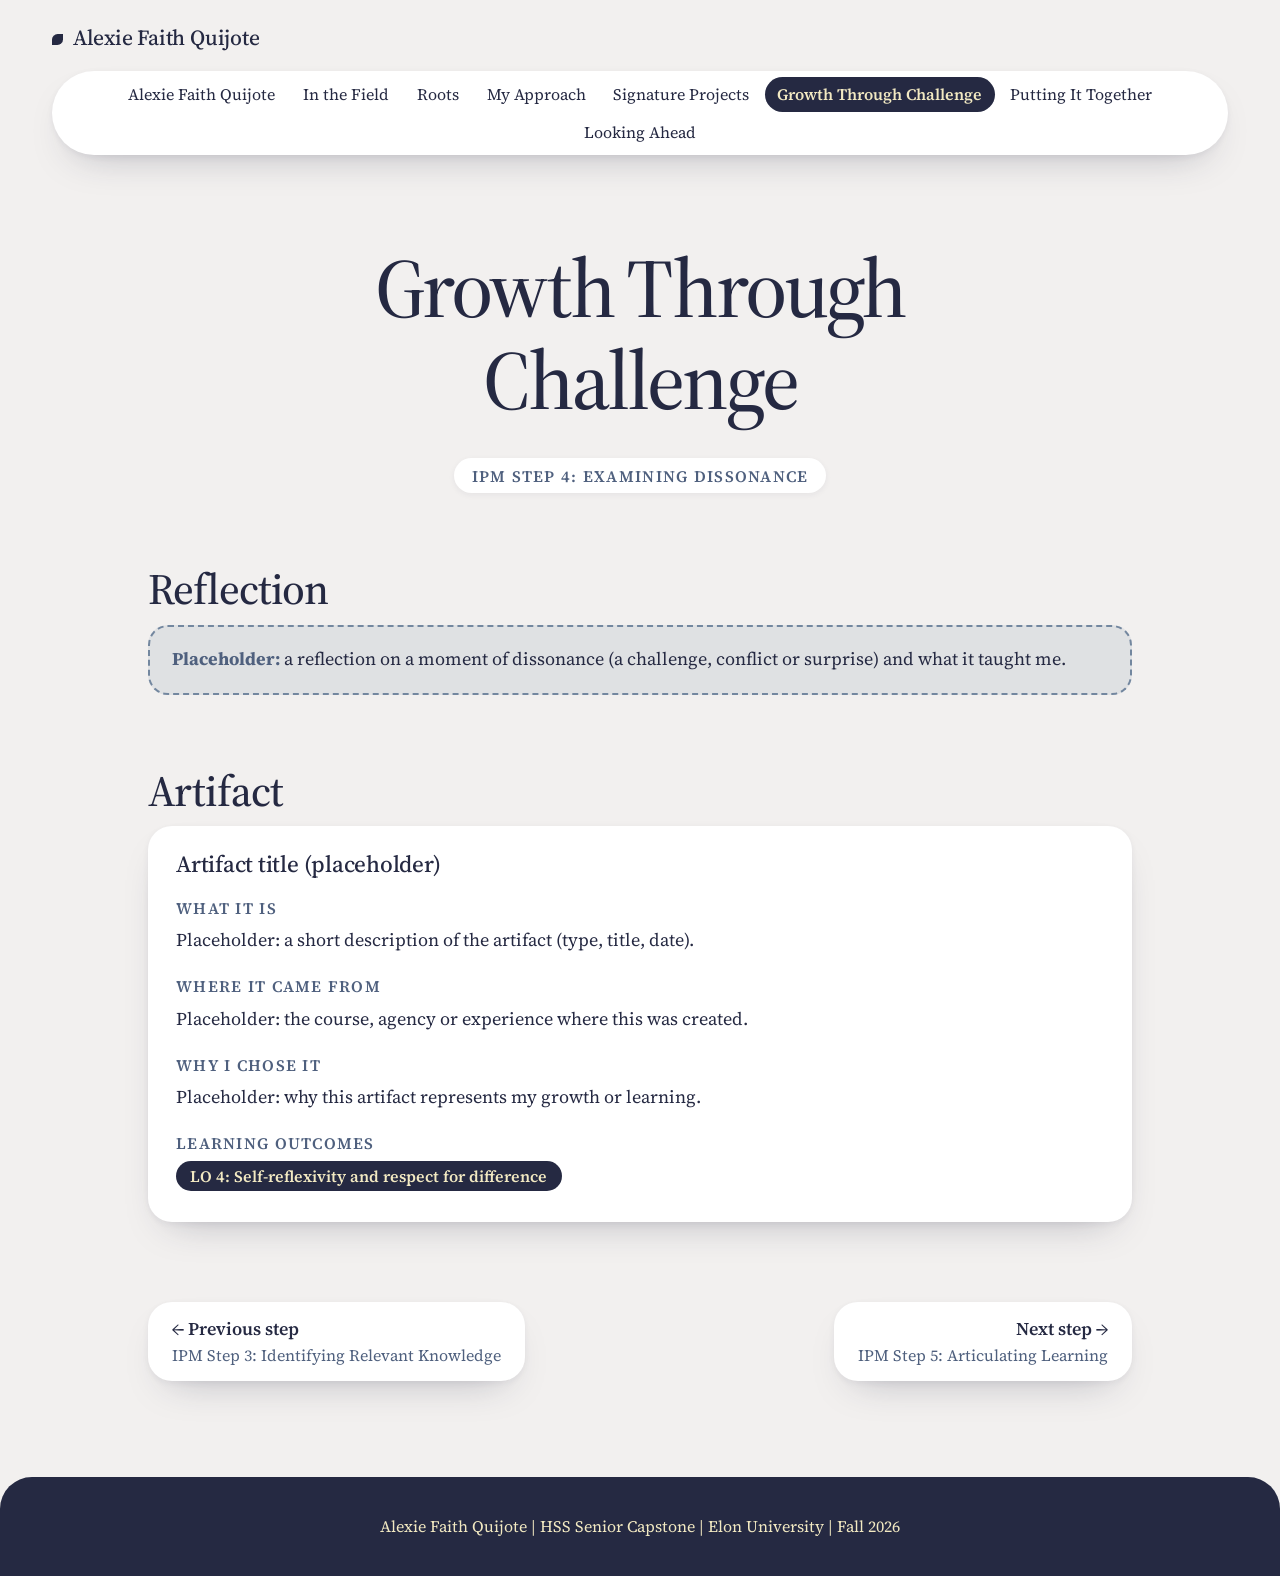
==== dissonance.html @ 91ec7f95 "Add midterm shell for HSS capstone ePortfolio Eight pages with shared nav/footer, placeholders, arti" ====
<!DOCTYPE html>
<html lang="en">
<head>
  <meta charset="utf-8">
  <meta name="viewport" content="width=device-width, initial-scale=1">
  <title>Growth Through Challenge | Alexie Faith Quijote</title>
  <meta name="description" content="Senior capstone ePortfolio for Human Service Studies, Elon University.">
  <link rel="preconnect" href="https://fonts.googleapis.com">
  <link rel="preconnect" href="https://fonts.gstatic.com" crossorigin>
  <link href="https://fonts.googleapis.com/css2?family=Source+Serif+4:ital,wght@0,400;0,500;0,600;1,400&amp;display=swap" rel="stylesheet">
  <link rel="stylesheet" href="style.css">
  <script src="script.js"></script>
</head>
<body>
  <a class="skip-link" href="#main">Skip to main content</a>
  <header class="site-header">
    <div class="header-inner">
      <a class="site-name" href="index.html">Alexie Faith Quijote</a>
      <button class="menu-toggle" type="button" aria-expanded="false" aria-controls="main-nav">Menu</button>
      <nav class="main-nav" id="main-nav" aria-label="Main">
        <ul>
        <li><a href="index.html">Alexie Faith Quijote</a></li>
        <li><a href="fieldwork.html">In the Field</a></li>
        <li><a href="gathering.html">Roots</a></li>
        <li><a href="reflecting.html">My Approach</a></li>
        <li><a href="knowledge.html">Signature Projects</a></li>
        <li><a href="dissonance.html" aria-current="page">Growth Through Challenge</a></li>
        <li><a href="learning.html">Putting It Together</a></li>
        <li><a href="plan.html">Looking Ahead</a></li>
        </ul>
      </nav>
    </div>
  </header>

  <main id="main">
  <div class="page-head">
    <h1>Growth Through Challenge</h1>
    <p class="step-label">IPM Step 4: Examining Dissonance</p>
  </div>

<section>
  <h2>Reflection</h2>
  <div class="placeholder">
  <p><strong>Placeholder:</strong> a reflection on a moment of dissonance (a challenge, conflict or surprise) and what it taught me.</p>
</div>
</section>

<section>
  <h2>Artifact</h2>
  <article class="artifact-card">
  <h3>Artifact title (placeholder)</h3>
  <dl>
    <dt>What it is</dt>
    <dd>Placeholder: a short description of the artifact (type, title, date).</dd>
    <dt>Where it came from</dt>
    <dd>Placeholder: the course, agency or experience where this was created.</dd>
    <dt>Why I chose it</dt>
    <dd>Placeholder: why this artifact represents my growth or learning.</dd>
    <dt>Learning outcomes</dt>
    <dd><span class="lo-tag">LO 4: Self-reflexivity and respect for difference</span></dd>
  </dl>
</article>
</section>

<nav class="step-nav" aria-label="Previous and next step">
  <a class="prev" href="knowledge.html">&larr; Previous step<br><small>IPM Step 3: Identifying Relevant Knowledge</small></a>
  <a class="next" href="learning.html">Next step &rarr;<br><small>IPM Step 5: Articulating Learning</small></a>
</nav>
  </main>

  <footer class="site-footer">
    <p>Alexie Faith Quijote | HSS Senior Capstone | Elon University | Fall 2026</p>
  </footer>
</body>
</html>
---- style.css ----
/* Alexie Faith Quijote | HSS Senior Capstone ePortfolio
   One shared stylesheet. Palette: navy #252942, cream #F2E9C2, sky #73879F,
   slate #4F607E, paper #F2F0EF. Sky is for borders/decoration only (low text contrast).
   Look: quiet editorial. Big soft serif headlines, lots of air, floating white cards. */

:root {
  --navy: #252942;
  --cream: #F2E9C2;
  --sky: #73879F;
  --slate: #4F607E;
  --paper: #F2F0EF;
  --white: #FFFFFF;
  --muted: rgba(115, 135, 159, 0.14);
  --shadow: 0 18px 40px -22px rgba(37, 41, 66, 0.35), 0 2px 6px rgba(37, 41, 66, 0.06);
  --heading-font: "Source Serif 4", Georgia, "Times New Roman", serif;
  --sub-font: "Source Serif 4", Georgia, "Times New Roman", serif;
  --body-font: "Source Serif 4", Georgia, "Times New Roman", serif;
  --max: 64rem;
  --wide: 76rem;
}

*, *::before, *::after { box-sizing: border-box; }

html { font-size: 100%; -webkit-text-size-adjust: 100%; }

body {
  margin: 0;
  background: var(--paper);
  color: var(--navy);
  font-family: var(--body-font);
  font-size: 1.125rem; /* 18px */
  line-height: 1.7;
  min-height: 100vh;
  display: flex;
  flex-direction: column;
}

h1, h2, h3 {
  font-family: var(--heading-font);
  font-weight: 500;
  line-height: 1.1;
  letter-spacing: -0.02em;
  color: var(--navy);
  margin: 0 0 0.75rem;
}
h1 { font-size: clamp(2.6rem, 8vw, 5.2rem); letter-spacing: -0.035em; }
h2 { font-size: clamp(1.9rem, 4.5vw, 2.7rem); margin-top: 4.5rem; }
h3 { font-size: 1.45rem; letter-spacing: -0.01em; }
p { margin: 0 0 1rem; }
a { color: var(--slate); text-underline-offset: 0.2em; }
a:hover { color: var(--navy); }

/* Keyboard focus */
:focus-visible {
  outline: 3px solid var(--navy);
  outline-offset: 3px;
  border-radius: 6px;
}
.site-footer :focus-visible { outline-color: var(--cream); }

.skip-link {
  position: absolute;
  left: 1rem;
  top: -4rem;
  background: var(--navy);
  color: var(--cream);
  padding: 0.6rem 1rem;
  border-radius: 999px;
  z-index: 100;
  font-weight: 600;
}
.skip-link:focus { top: 0.75rem; }

/* ---------- Header & nav ---------- */
.site-header { background: var(--paper); }
.header-inner {
  max-width: var(--wide);
  margin: 0 auto;
  padding: 1.25rem 1.25rem 0.5rem;
  display: flex;
  flex-wrap: wrap;
  align-items: center;
  justify-content: space-between;
  gap: 0.9rem;
}
.site-name {
  font-family: var(--heading-font);
  font-size: 1.35rem;
  font-weight: 500;
  letter-spacing: -0.01em;
  color: var(--navy);
  text-decoration: none;
}
.site-name::before {
  content: "";
  display: inline-block;
  width: 0.7rem;
  height: 0.7rem;
  margin-right: 0.6rem;
  background: var(--navy);
  border-radius: 50% 0 50% 0;
}
.site-name:hover { color: var(--slate); }

.menu-toggle { display: none; }

.main-nav { flex-basis: 100%; display: flex; justify-content: center; }
.main-nav ul {
  list-style: none;
  margin: 0;
  padding: 0.35rem;
  display: flex;
  flex-wrap: wrap;
  justify-content: center;
  gap: 0.15rem;
  background: var(--white);
  border-radius: 999px;
  box-shadow: var(--shadow);
}
.main-nav a {
  display: block;
  padding: 0.4rem 0.8rem;
  color: var(--navy);
  text-decoration: none;
  font-size: 1rem;
  line-height: 1.4;
  border-radius: 999px;
}
.main-nav a:hover { background: var(--muted); }
.main-nav a[aria-current="page"] {
  background: var(--navy);
  color: var(--cream);
  font-weight: 600;
}

/* Collapse nav behind a Menu button (only when JS is available to open it) */
@media (max-width: 75rem) {
  .main-nav ul { border-radius: 22px; }
  .js .header-inner { flex-wrap: wrap; }
  .js .menu-toggle {
    display: inline-block;
    background: var(--white);
    color: var(--navy);
    border: 0;
    border-radius: 999px;
    box-shadow: var(--shadow);
    padding: 0.5rem 1.2rem;
    font: inherit;
    font-size: 1rem;
    font-weight: 600;
    cursor: pointer;
  }
  .js .main-nav { display: none; }
  .js .main-nav.nav-open { display: block; }
  .js .main-nav ul { flex-direction: column; flex-wrap: nowrap; padding: 0.5rem; }
  .js .main-nav a { border-radius: 14px; padding: 0.7rem 1rem; }
}

/* ---------- Layout ---------- */
main {
  flex: 1;
  width: 100%;
  max-width: var(--max);
  margin: 0 auto;
  padding: 2.5rem 1.25rem 4rem;
}
.page-head {
  text-align: center;
  max-width: 50rem;
  margin: 2.5rem auto 3rem;
}
.step-label {
  display: inline-block;
  font-family: var(--sub-font);
  font-size: 1rem;
  font-weight: 600;
  letter-spacing: 0.08em;
  text-transform: uppercase;
  color: var(--slate);
  background: var(--white);
  border-radius: 999px;
  box-shadow: var(--shadow);
  padding: 0.35rem 1.1rem;
  margin: 1.25rem 0 0;
  line-height: 1.5;
}

.site-footer {
  background: var(--navy);
  color: var(--cream);
  text-align: center;
  padding: 2.25rem 1.25rem;
  font-size: 1rem;
  border-radius: 32px 32px 0 0;
  margin-top: 2rem;
}
.site-footer p { margin: 0; }

/* ---------- Reusable pieces ---------- */

/* Placeholder box */
.placeholder {
  border: 2px dashed var(--sky);
  background: var(--muted);
  border-radius: 20px;
  padding: 1.1rem 1.4rem;
  margin: 0 0 1.25rem;
}
.placeholder p:last-child { margin-bottom: 0; }
.placeholder strong { color: var(--slate); }

/* Learning outcome tag */
.lo-tag {
  display: inline-block;
  background: var(--navy);
  color: var(--cream);
  border-radius: 999px;
  padding: 0.2rem 0.9rem;
  font-size: 1rem;
  font-weight: 600;
  line-height: 1.5;
}

/* Artifact card */
.artifact-card {
  background: var(--white);
  border-radius: 24px;
  box-shadow: var(--shadow);
  padding: 1.6rem 1.75rem 1.9rem;
  margin: 0 0 1.5rem;
}
.artifact-card h3 { margin-bottom: 0.6rem; }
.artifact-card dl { margin: 0; }
.artifact-card dt {
  font-family: var(--sub-font);
  font-size: 1rem;
  font-weight: 600;
  letter-spacing: 0.08em;
  text-transform: uppercase;
  color: var(--slate);
  margin-top: 1.1rem;
}
.artifact-card dd { margin: 0.2rem 0 0; }

/* Early vs. late side-by-side pair */
.pair {
  display: grid;
  grid-template-columns: 1fr;
  gap: 1.5rem;
}
.pair .artifact-card { margin-bottom: 0; }
.pair-label {
  font-family: var(--heading-font);
  font-size: 1.3rem;
  margin: 0 0 0.6rem;
  color: var(--slate);
}
@media (min-width: 48rem) {
  .pair { grid-template-columns: 1fr 1fr; }
}

/* ---------- Buttons ---------- */
.btn {
  display: inline-block;
  background: var(--navy);
  color: var(--cream);
  padding: 0.8rem 1.7rem;
  border-radius: 999px;
  text-decoration: none;
  font-weight: 600;
  box-shadow: var(--shadow);
}
.btn:hover { background: var(--slate); color: var(--white); }

/* ---------- Previous / next ---------- */
.step-nav {
  display: flex;
  flex-wrap: wrap;
  justify-content: space-between;
  gap: 1rem;
  margin-top: 5rem;
}
.step-nav a {
  display: inline-block;
  padding: 0.9rem 1.5rem;
  background: var(--white);
  border-radius: 24px;
  box-shadow: var(--shadow);
  color: var(--navy);
  text-decoration: none;
  font-weight: 600;
  line-height: 1.4;
}
.step-nav a small { font-weight: 400; font-size: 1rem; color: var(--slate); }
.step-nav a:hover { background: var(--navy); color: var(--cream); }
.step-nav a:hover small { color: var(--cream); }
.step-nav .next { margin-left: auto; text-align: right; }

/* ---------- Timeline (gathering.html) ---------- */
.timeline {
  list-style: none;
  margin: 0 0 1.5rem;
  padding: 0 0 0 2.4rem;
  position: relative;
}
.timeline::before {
  content: "";
  position: absolute;
  left: 0.55rem;
  top: 0.6rem;
  bottom: 0.6rem;
  width: 3px;
  background: var(--sky);
  border-radius: 2px;
}
.timeline li { position: relative; margin-bottom: 1.5rem; }
.timeline li::before {
  content: "";
  position: absolute;
  left: -2.3rem;
  top: 0.35rem;
  width: 1.2rem;
  height: 1.2rem;
  background: var(--paper);
  border: 4px solid var(--navy);
  border-radius: 50%;
}
.timeline h3 { margin-bottom: 0.3rem; }

/* ---------- Table (fieldwork.html) ---------- */
.table-scroll {
  overflow-x: auto;
  background: var(--white);
  border-radius: 24px;
  box-shadow: var(--shadow);
  margin-bottom: 1.5rem;
}
.table-scroll table {
  width: 100%;
  min-width: 52rem;
  border-collapse: collapse;
}
.table-scroll caption {
  text-align: left;
  padding: 1rem 1.25rem;
  font-weight: 600;
  color: var(--slate);
}
.table-scroll th,
.table-scroll td {
  border-top: 1px solid rgba(115, 135, 159, 0.45);
  padding: 0.8rem 1rem;
  text-align: left;
  vertical-align: top;
}
.table-scroll thead th {
  background: var(--navy);
  color: var(--cream);
  border-top: 0;
  font-weight: 600;
}
.table-scroll tbody td { height: 3.75rem; }
.table-scroll tfoot th,
.table-scroll tfoot td { background: var(--muted); }
.scroll-hint { font-size: 1rem; color: var(--slate); margin: 0 0 0.75rem; }

/* ---------- Home page ---------- */
.hero {
  display: grid;
  grid-template-columns: 1fr;
  justify-items: center;
  text-align: center;
  gap: 1.5rem;
  max-width: 46rem;
  margin: 1rem auto 0;
}
.hero .step-label { margin-top: 1rem; }
.photo-placeholder {
  width: 11rem;
  height: 11rem;
  border-radius: 50%;
  border: 3px dashed var(--sky);
  background: var(--muted);
  display: flex;
  align-items: center;
  justify-content: center;
  text-align: center;
  padding: 1rem;
  font-size: 1rem;
  color: var(--slate);
  font-weight: 600;
}
.hero .placeholder { text-align: left; margin-top: 1.75rem; }

.sitemap { display: grid; gap: 2rem; align-items: center; }
@media (min-width: 48rem) {
  .sitemap { grid-template-columns: 1fr 14rem; }
}
.cycle {
  position: relative;
  width: 100%;
  max-width: 34rem;
  aspect-ratio: 1 / 1;
  margin: 0 auto;
}
.cycle-ring {
  position: absolute;
  inset: 0;
  width: 100%;
  height: 100%;
}
.cycle-center {
  position: absolute;
  left: 50%;
  top: 50%;
  transform: translate(-50%, -50%);
  text-align: center;
  font-family: var(--heading-font);
  font-size: 1.3rem;
  color: var(--slate);
  line-height: 1.3;
}
.cycle-node {
  position: absolute;
  width: 31%;
  min-height: 19%;
  transform: translate(-50%, -50%);
  display: flex;
  flex-direction: column;
  align-items: center;
  justify-content: center;
  text-align: center;
  background: var(--white);
  color: var(--navy);
  text-decoration: none;
  border-radius: 20px;
  box-shadow: var(--shadow);
  padding: 0.35rem 0.5rem;
  font-size: 1rem;
  line-height: 1.25;
}
.cycle-node b {
  font-size: 1rem;
  letter-spacing: 0.08em;
  text-transform: uppercase;
  color: var(--slate);
}
.cycle-node:hover { background: var(--navy); color: var(--cream); }
.cycle-node:hover b { color: var(--cream); }
.n1 { left: 50%; top: 12%; }
.n2 { left: 83%; top: 31%; }
.n3 { left: 83%; top: 69%; }
.n4 { left: 50%; top: 88%; }
.n5 { left: 17%; top: 69%; }
.n6 { left: 17%; top: 31%; }

.fieldwork-node {
  display: block;
  background: var(--cream);
  color: var(--navy);
  border-radius: 24px;
  box-shadow: var(--shadow);
  padding: 1.25rem;
  text-decoration: none;
  text-align: center;
  font-family: var(--heading-font);
  font-size: 1.35rem;
  line-height: 1.2;
}
.fieldwork-node span {
  display: block;
  font-family: var(--body-font);
  font-size: 1rem;
  margin-top: 0.5rem;
  line-height: 1.4;
}
.fieldwork-node:hover { background: var(--navy); color: var(--cream); }

@media (prefers-reduced-motion: reduce) {
  * { scroll-behavior: auto !important; transition: none !important; animation: none !important; }
}
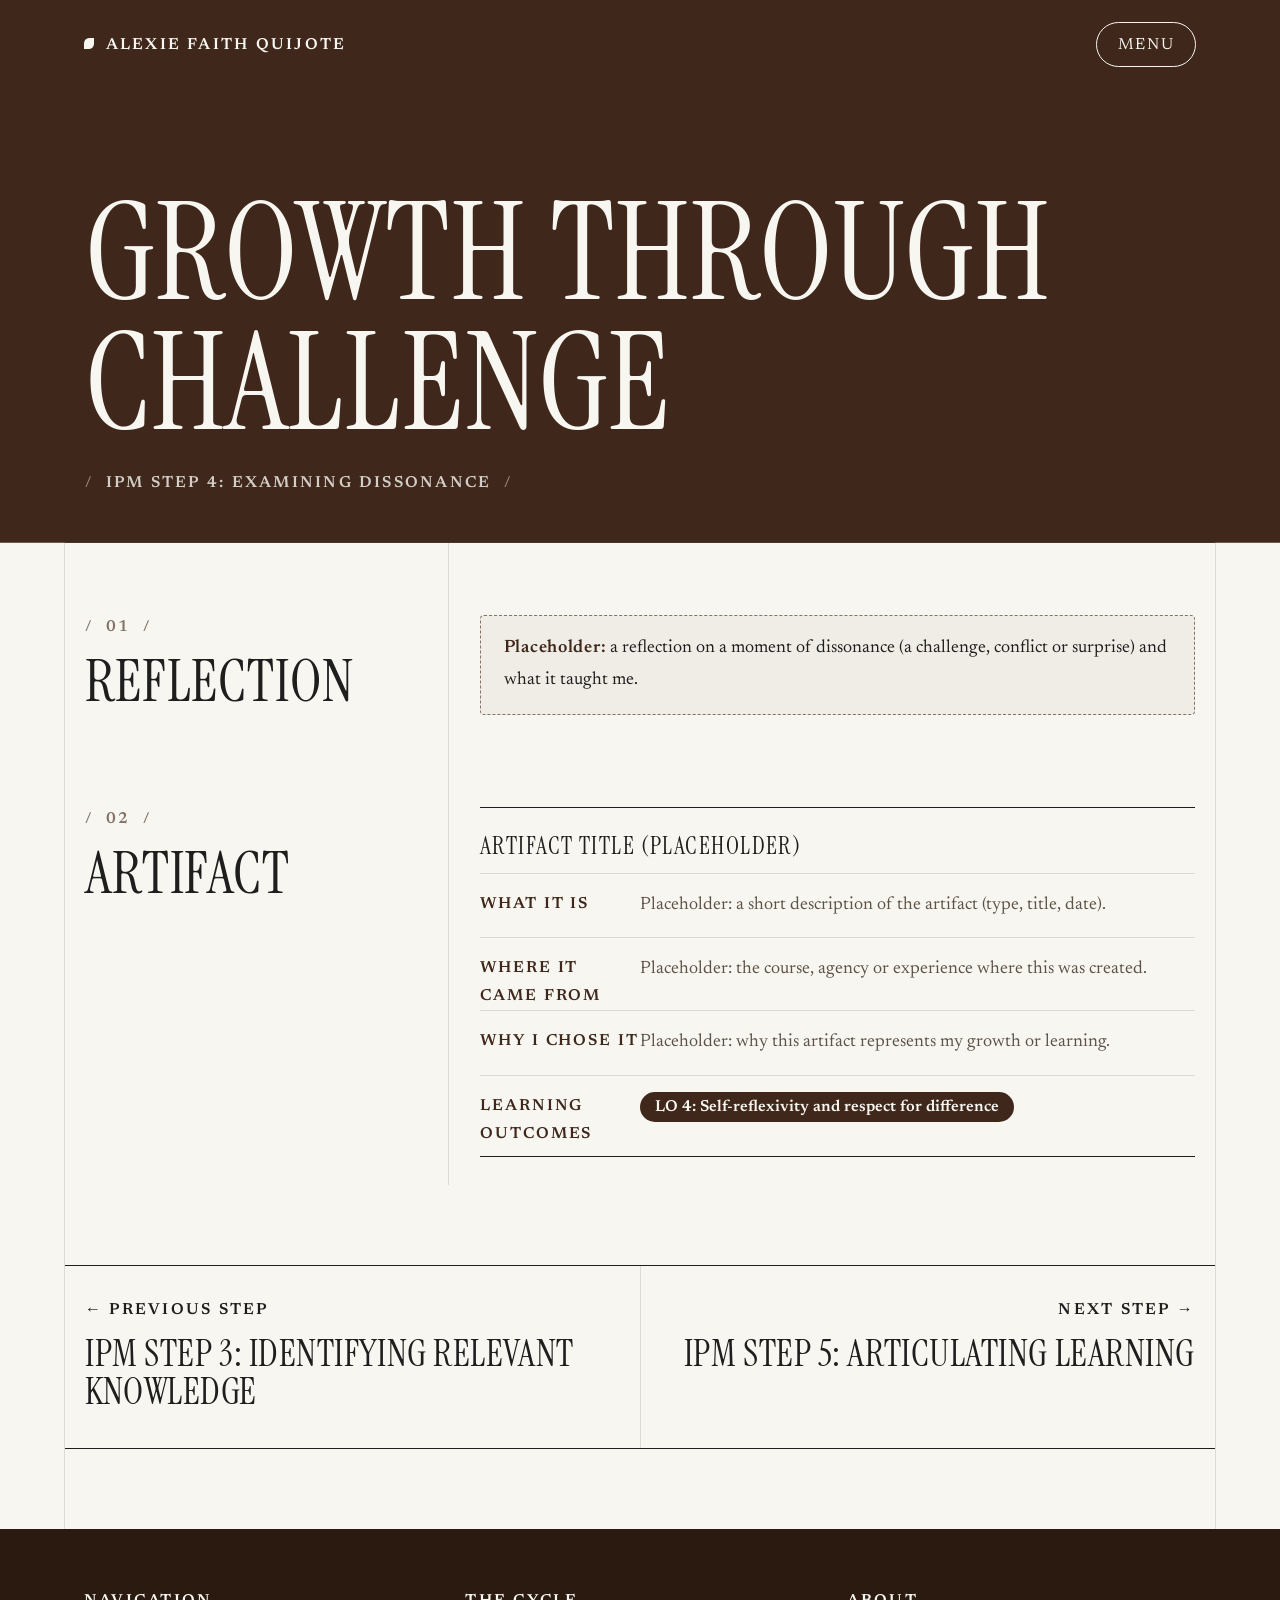
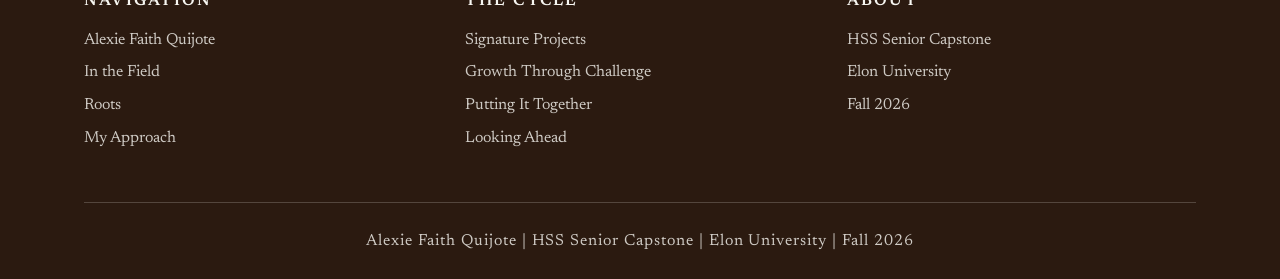
==== commit be0123bd: "Redesign: warm editorial layout, new fonts and color scheme Dark wood title band, hairline three-col" ====
--- a/dissonance.html
+++ b/dissonance.html
@@ -7,7 +7,7 @@
   <meta name="description" content="Senior capstone ePortfolio for Human Service Studies, Elon University.">
   <link rel="preconnect" href="https://fonts.googleapis.com">
   <link rel="preconnect" href="https://fonts.gstatic.com" crossorigin>
-  <link href="https://fonts.googleapis.com/css2?family=Source+Serif+4:ital,wght@0,400;0,500;0,600;1,400&amp;display=swap" rel="stylesheet">
+  <link href="https://fonts.googleapis.com/css2?family=Instrument+Serif&amp;family=Newsreader:ital,opsz,wght@0,6..72,400;0,6..72,600;1,6..72,400&amp;display=swap" rel="stylesheet">
   <link rel="stylesheet" href="style.css">
   <script src="script.js"></script>
 </head>
@@ -69,7 +69,37 @@
   </main>
 
   <footer class="site-footer">
-    <p>Alexie Faith Quijote | HSS Senior Capstone | Elon University | Fall 2026</p>
+    <div class="footer-inner">
+      <div class="footer-cols">
+        <nav aria-label="Footer: portfolio pages">
+          <h2>Navigation</h2>
+          <ul>
+          <li><a href="index.html">Alexie Faith Quijote</a></li>
+          <li><a href="fieldwork.html">In the Field</a></li>
+          <li><a href="gathering.html">Roots</a></li>
+          <li><a href="reflecting.html">My Approach</a></li>
+          </ul>
+        </nav>
+        <nav aria-label="Footer: more pages">
+          <h2>The cycle</h2>
+          <ul>
+          <li><a href="knowledge.html">Signature Projects</a></li>
+          <li><a href="dissonance.html">Growth Through Challenge</a></li>
+          <li><a href="learning.html">Putting It Together</a></li>
+          <li><a href="plan.html">Looking Ahead</a></li>
+          </ul>
+        </nav>
+        <div>
+          <h2>About</h2>
+          <ul>
+            <li>HSS Senior Capstone</li>
+            <li>Elon University</li>
+            <li>Fall 2026</li>
+          </ul>
+        </div>
+      </div>
+      <p class="footer-line">Alexie Faith Quijote | HSS Senior Capstone | Elon University | Fall 2026</p>
+    </div>
   </footer>
 </body>
 </html>
--- a/style.css
+++ b/style.css
@@ -1,35 +1,46 @@
 /* Alexie Faith Quijote | HSS Senior Capstone ePortfolio
-   One shared stylesheet. Palette: navy #252942, cream #F2E9C2, sky #73879F,
-   slate #4F607E, paper #F2F0EF. Sky is for borders/decoration only (low text contrast).
-   Look: quiet editorial. Big soft serif headlines, lots of air, floating white cards. */
+   One shared stylesheet.
+   Design reference: the user's "Kanso" luxury editorial shot.
+   Palette (sampled from it): warm off-white #F7F6F1, ink #1E1E1E, deep wood #3F281B,
+   taupe #847366, stone #A29384, hairlines #DDDAD2. Stone/taupe are decoration only;
+   text uses ink, wood or --muted.
+   Layout language: dark wood top band with a huge left-aligned title, a three-column
+   hairline grid (heading in the left column, content in the right two), "/ LABEL /"
+   captions, hairline key/value rows, thin outlined buttons, dark footer with link
+   columns. Motion is CSS-only (no JavaScript for animation). */
 
 :root {
-  --navy: #252942;
-  --cream: #F2E9C2;
-  --sky: #73879F;
-  --slate: #4F607E;
-  --paper: #F2F0EF;
-  --white: #FFFFFF;
-  --muted: rgba(115, 135, 159, 0.14);
-  --shadow: 0 18px 40px -22px rgba(37, 41, 66, 0.35), 0 2px 6px rgba(37, 41, 66, 0.06);
-  --heading-font: "Source Serif 4", Georgia, "Times New Roman", serif;
-  --sub-font: "Source Serif 4", Georgia, "Times New Roman", serif;
-  --body-font: "Source Serif 4", Georgia, "Times New Roman", serif;
-  --max: 64rem;
-  --wide: 76rem;
+  --paper: #F7F6F1;
+  --paper-2: #EFEDE5;       /* placeholders, hovers */
+  --paper-3: #FCFBF8;       /* menu panel, table */
+  --ink: #1E1E1E;
+  --wood: #3F281B;
+  --wood-deep: #2B1A10;
+  --taupe: #847366;
+  --stone: #A29384;
+  --line: #DDDAD2;
+  --muted: #5E5247;         /* ~7:1 on paper */
+  --on-dark: #F7F6F1;
+  --on-dark-muted: rgba(247, 246, 241, 0.8);
+  --font: "Newsreader", Georgia, "Times New Roman", serif;
+  --heading-font: "Instrument Serif", Georgia, "Times New Roman", serif;
+  --ease: cubic-bezier(0.2, 0.7, 0.2, 1);
+  --max: 72rem;
+  --pad: 1.25rem;
 }
 
 *, *::before, *::after { box-sizing: border-box; }
 
-html { font-size: 100%; -webkit-text-size-adjust: 100%; }
+html { font-size: 100%; -webkit-text-size-adjust: 100%; scroll-behavior: smooth; background: var(--wood-deep); }
 
 body {
   margin: 0;
   background: var(--paper);
-  color: var(--navy);
-  font-family: var(--body-font);
+  color: var(--ink);
+  font-family: var(--font);
   font-size: 1.125rem; /* 18px */
-  line-height: 1.7;
+  font-weight: 400;
+  line-height: 1.75;
   min-height: 100vh;
   display: flex;
   flex-direction: column;
@@ -37,46 +48,69 @@
 
 h1, h2, h3 {
   font-family: var(--heading-font);
-  font-weight: 500;
-  line-height: 1.1;
-  letter-spacing: -0.02em;
-  color: var(--navy);
-  margin: 0 0 0.75rem;
-}
-h1 { font-size: clamp(2.6rem, 8vw, 5.2rem); letter-spacing: -0.035em; }
-h2 { font-size: clamp(1.9rem, 4.5vw, 2.7rem); margin-top: 4.5rem; }
-h3 { font-size: 1.45rem; letter-spacing: -0.01em; }
+  font-weight: 400;
+  text-transform: uppercase;
+  color: var(--ink);
+  line-height: 1.05;
+  letter-spacing: 0.015em;
+  margin: 0 0 0.9rem;
+  overflow-wrap: anywhere;
+}
+h1 { font-size: clamp(3.2rem, 11vw, 8.5rem); letter-spacing: 0.01em; line-height: 0.95; }
+h2 { font-size: clamp(2.2rem, 5vw, 3.6rem); line-height: 1; }
+h3 { font-size: 1.5rem; letter-spacing: 0.06em; line-height: 1.2; }
 p { margin: 0 0 1rem; }
-a { color: var(--slate); text-underline-offset: 0.2em; }
-a:hover { color: var(--navy); }
+a { color: var(--ink); text-underline-offset: 0.2em; text-decoration-thickness: 1px; }
+a:hover { color: var(--wood); text-decoration-thickness: 2px; }
+strong { font-weight: 600; }
+
+/* "/ LABEL /" caption style, shared */
+.step-label,
+.pair-label,
+main > section:not(.hero) > h2::before {
+  font-family: var(--font);
+  font-size: 1rem;
+  font-weight: 600;
+  letter-spacing: 0.14em;
+  text-transform: uppercase;
+  line-height: 1.5;
+}
 
 /* Keyboard focus */
 :focus-visible {
-  outline: 3px solid var(--navy);
+  outline: 3px solid var(--wood);
   outline-offset: 3px;
-  border-radius: 6px;
-}
-.site-footer :focus-visible { outline-color: var(--cream); }
+  border-radius: 4px;
+}
+.site-header :focus-visible,
+.site-footer :focus-visible,
+.page-head :focus-visible,
+.hero :focus-visible { outline-color: var(--on-dark); }
 
 .skip-link {
   position: absolute;
   left: 1rem;
   top: -4rem;
-  background: var(--navy);
-  color: var(--cream);
+  background: var(--ink);
+  color: var(--paper);
   padding: 0.6rem 1rem;
-  border-radius: 999px;
-  z-index: 100;
+  z-index: 200;
   font-weight: 600;
 }
 .skip-link:focus { top: 0.75rem; }
 
-/* ---------- Header & nav ---------- */
-.site-header { background: var(--paper); }
+/* ---------- Header & nav (sits on the dark top band) ---------- */
+.site-header {
+  position: relative;
+  z-index: 50;
+  background: var(--wood);
+  color: var(--on-dark);
+}
 .header-inner {
-  max-width: var(--wide);
+  position: relative;
+  max-width: var(--max);
   margin: 0 auto;
-  padding: 1.25rem 1.25rem 0.5rem;
+  padding: 1.4rem var(--pad) 0.5rem;
   display: flex;
   flex-wrap: wrap;
   align-items: center;
@@ -84,163 +118,278 @@
   gap: 0.9rem;
 }
 .site-name {
-  font-family: var(--heading-font);
-  font-size: 1.35rem;
-  font-weight: 500;
-  letter-spacing: -0.01em;
-  color: var(--navy);
+  font-size: 1rem;
+  font-weight: 600;
+  letter-spacing: 0.14em;
+  text-transform: uppercase;
+  color: var(--on-dark);
   text-decoration: none;
 }
 .site-name::before {
   content: "";
   display: inline-block;
-  width: 0.7rem;
-  height: 0.7rem;
-  margin-right: 0.6rem;
-  background: var(--navy);
+  width: 0.65rem;
+  height: 0.65rem;
+  margin-right: 0.7rem;
+  background: var(--on-dark);
   border-radius: 50% 0 50% 0;
 }
-.site-name:hover { color: var(--slate); }
+.site-name:hover { color: #fff; text-decoration: none; }
+@media (max-width: 30rem) {
+  .site-name { letter-spacing: 0.06em; }
+  .site-name::before { margin-right: 0.5rem; }
+}
 
 .menu-toggle { display: none; }
 
-.main-nav { flex-basis: 100%; display: flex; justify-content: center; }
+/* Without JavaScript: a plain row of links that wraps */
+.main-nav { flex-basis: 100%; }
 .main-nav ul {
   list-style: none;
   margin: 0;
-  padding: 0.35rem;
+  padding: 0;
   display: flex;
   flex-wrap: wrap;
-  justify-content: center;
-  gap: 0.15rem;
-  background: var(--white);
-  border-radius: 999px;
-  box-shadow: var(--shadow);
+  gap: 0.25rem 1.4rem;
 }
 .main-nav a {
   display: block;
-  padding: 0.4rem 0.8rem;
-  color: var(--navy);
+  padding: 0.35rem 0;
+  color: var(--on-dark);
   text-decoration: none;
   font-size: 1rem;
   line-height: 1.4;
+}
+.main-nav a:hover { color: #fff; text-decoration: underline; }
+.main-nav a[aria-current="page"] { font-weight: 600; text-decoration: underline; }
+
+/* With JavaScript: a Menu button opens a dropdown panel (all screen sizes) */
+.js .menu-toggle {
+  display: inline-block;
+  background: transparent;
+  color: var(--on-dark);
+  border: 1px solid var(--on-dark);
   border-radius: 999px;
-}
-.main-nav a:hover { background: var(--muted); }
-.main-nav a[aria-current="page"] {
-  background: var(--navy);
-  color: var(--cream);
-  font-weight: 600;
-}
-
-/* Collapse nav behind a Menu button (only when JS is available to open it) */
-@media (max-width: 75rem) {
-  .main-nav ul { border-radius: 22px; }
-  .js .header-inner { flex-wrap: wrap; }
-  .js .menu-toggle {
-    display: inline-block;
-    background: var(--white);
-    color: var(--navy);
-    border: 0;
-    border-radius: 999px;
-    box-shadow: var(--shadow);
-    padding: 0.5rem 1.2rem;
-    font: inherit;
-    font-size: 1rem;
-    font-weight: 600;
-    cursor: pointer;
-  }
-  .js .main-nav { display: none; }
-  .js .main-nav.nav-open { display: block; }
-  .js .main-nav ul { flex-direction: column; flex-wrap: nowrap; padding: 0.5rem; }
-  .js .main-nav a { border-radius: 14px; padding: 0.7rem 1rem; }
-}
-
-/* ---------- Layout ---------- */
+  padding: 0.45rem 1.3rem;
+  font: inherit;
+  font-size: 1rem;
+  letter-spacing: 0.1em;
+  text-transform: uppercase;
+  cursor: pointer;
+  transition: background 0.3s var(--ease), color 0.3s var(--ease);
+}
+.js .menu-toggle:hover,
+.js .menu-toggle[aria-expanded="true"] { background: var(--on-dark); color: var(--wood); }
+
+.js .main-nav {
+  display: none;
+  position: absolute;
+  right: var(--pad);
+  top: calc(100% + 0.35rem);
+  width: min(23rem, calc(100% - 2.5rem));
+  flex-basis: auto;
+  background: var(--paper-3);
+  border: 1px solid var(--ink);
+  border-radius: 4px;
+  box-shadow: 0 30px 60px -25px rgba(30, 30, 30, 0.55);
+  padding: 0.5rem;
+}
+.js .main-nav.nav-open { display: block; animation: drop 0.35s var(--ease) both; }
+.js .main-nav ul { flex-direction: column; flex-wrap: nowrap; gap: 0; }
+.js .main-nav a {
+  padding: 0.7rem 1rem;
+  color: var(--ink);
+  letter-spacing: 0.08em;
+  text-transform: uppercase;
+  font-size: 1rem;
+  text-decoration: none;
+  transition: background 0.25s var(--ease), padding-left 0.25s var(--ease);
+}
+.js .main-nav a:hover { background: var(--paper-2); padding-left: 1.4rem; text-decoration: none; color: var(--ink); }
+.js .main-nav a[aria-current="page"] { background: var(--ink); color: var(--paper); font-weight: 600; text-decoration: none; }
+.js .main-nav :focus-visible { outline-color: var(--wood); }
+
+/* ---------- Page layout ---------- */
 main {
   flex: 1;
   width: 100%;
   max-width: var(--max);
   margin: 0 auto;
-  padding: 2.5rem 1.25rem 4rem;
+  padding: 0 0 5rem;
+  border-inline: 1px solid var(--line);
+}
+@media (max-width: 75rem) {
+  main { border-inline: 0; }
+}
+
+/* Dark top band with a huge left-aligned title, like "KUMO // HOTEL" */
+.page-head,
+.hero {
+  position: relative;
+  color: var(--on-dark);
+  background: var(--wood);
+  /* full-bleed background */
+  box-shadow: 0 0 0 100vmax var(--wood);
+  clip-path: inset(0 -100vmax);
 }
 .page-head {
-  text-align: center;
-  max-width: 50rem;
-  margin: 2.5rem auto 3rem;
-}
+  min-height: clamp(18rem, 52vh, 30rem);
+  display: flex;
+  flex-direction: column;
+  justify-content: flex-end;
+  padding: 4rem var(--pad) 3rem;
+  margin: 0;
+}
+.page-head h1 { color: var(--on-dark); margin: 0; }
+/* Step label: a "/ LABEL /" caption under the title */
 .step-label {
-  display: inline-block;
-  font-family: var(--sub-font);
-  font-size: 1rem;
-  font-weight: 600;
-  letter-spacing: 0.08em;
-  text-transform: uppercase;
-  color: var(--slate);
-  background: var(--white);
-  border-radius: 999px;
-  box-shadow: var(--shadow);
-  padding: 0.35rem 1.1rem;
-  margin: 1.25rem 0 0;
-  line-height: 1.5;
-}
-
+  display: block;
+  color: var(--on-dark-muted);
+  margin: 1.5rem 0 0;
+}
+.step-label::before { content: "/\00a0\00a0"; color: var(--stone); font-weight: 400; }
+.step-label::after { content: "\00a0\00a0/"; color: var(--stone); font-weight: 400; }
+
+/* Loose paragraphs placed directly in main (e.g. the sample tag on plan.html) */
+main > p { padding: 2rem var(--pad) 0; margin: 0; }
+
+/* Sections: heading (with a "/ 01 /" caption) in the left column, content in the right two,
+   with a hairline between the columns */
+main { counter-reset: sec; }
+main > section:not(.hero) {
+  display: grid;
+  grid-template-columns: 1fr;
+  padding: 4.5rem var(--pad) 0;
+}
+main > section:not(.hero) > h2 { margin: 0 0 1.5rem; }
+main > section:not(.hero) > h2::before {
+  counter-increment: sec;
+  content: "/\00a0\00a0" counter(sec, decimal-leading-zero) "\00a0\00a0/";
+  display: block;
+  color: var(--taupe);
+  margin-bottom: 0.9rem;
+  letter-spacing: 0.14em;
+}
+@media (min-width: 56rem) {
+  main > section:not(.hero):not(.wide) {
+    grid-template-columns: minmax(0, 1fr) minmax(0, 2fr);
+    padding-inline: 0;
+    background: linear-gradient(var(--line), var(--line)) 33.3333% 0 / 1px 100% no-repeat;
+  }
+  main > section:not(.hero):not(.wide) > h2 {
+    grid-column: 1;
+    grid-row: 1 / span 20;
+    padding: 0 2rem 0 var(--pad);
+    align-self: start;
+    position: sticky;
+    top: 1.5rem;
+  }
+  main > section:not(.hero):not(.wide) > *:not(h2) {
+    grid-column: 2;
+    margin-left: 2rem;
+    margin-right: var(--pad);
+    min-width: 0;
+  }
+}
+main > section.wide { padding-top: 4.5rem; }
+main > section.wide > h2 { margin-bottom: 1.5rem; }
+main > section.wide > *:not(h2) { min-width: 0; }
+
+/* ---------- Footer: link columns ---------- */
 .site-footer {
-  background: var(--navy);
-  color: var(--cream);
-  text-align: center;
-  padding: 2.25rem 1.25rem;
-  font-size: 1rem;
-  border-radius: 32px 32px 0 0;
-  margin-top: 2rem;
-}
-.site-footer p { margin: 0; }
+  background: var(--wood-deep);
+  color: var(--on-dark-muted);
+  font-size: 1rem;
+  overflow: hidden;
+}
+.footer-inner {
+  max-width: var(--max);
+  margin: 0 auto;
+  padding: 4rem var(--pad) 1.5rem;
+}
+.footer-cols {
+  display: grid;
+  grid-template-columns: 1fr;
+  gap: 2rem;
+  padding-bottom: 3rem;
+  border-bottom: 1px solid rgba(247, 246, 241, 0.2);
+}
+@media (min-width: 48rem) {
+  .footer-cols { grid-template-columns: repeat(3, 1fr); }
+}
+.footer-cols h2 {
+  font-family: var(--font);
+  font-size: 1rem;
+  font-weight: 600;
+  letter-spacing: 0.14em;
+  color: var(--on-dark);
+  margin: 0 0 0.9rem;
+}
+.footer-cols ul { list-style: none; margin: 0; padding: 0; }
+.footer-cols li { padding: 0.15rem 0; }
+.footer-cols a { color: var(--on-dark-muted); text-decoration: none; display: inline-block; }
+.footer-cols a:hover { color: #fff; text-decoration: underline; }
+.footer-line { margin: 1.5rem 0 0; letter-spacing: 0.06em; text-align: center; }
+
+/* Images: always fit their column; the home photo fills its frame */
+img { display: block; max-width: 100%; height: auto; }
+.artifact-card img { margin: 0 0 1rem; border-radius: 4px; }
+.hero-side img { width: min(100%, 15rem); aspect-ratio: 3 / 4; object-fit: cover; }
 
 /* ---------- Reusable pieces ---------- */
 
 /* Placeholder box */
 .placeholder {
-  border: 2px dashed var(--sky);
-  background: var(--muted);
-  border-radius: 20px;
+  border: 1px dashed var(--taupe);
+  background: var(--paper-2);
+  border-radius: 4px;
   padding: 1.1rem 1.4rem;
   margin: 0 0 1.25rem;
 }
 .placeholder p:last-child { margin-bottom: 0; }
-.placeholder strong { color: var(--slate); }
+.placeholder strong { color: var(--wood); letter-spacing: 0.04em; }
 
 /* Learning outcome tag */
 .lo-tag {
   display: inline-block;
-  background: var(--navy);
-  color: var(--cream);
+  background: var(--wood);
+  color: var(--on-dark);
   border-radius: 999px;
-  padding: 0.2rem 0.9rem;
+  padding: 0.2rem 0.95rem;
   font-size: 1rem;
   font-weight: 600;
   line-height: 1.5;
 }
 
-/* Artifact card */
+/* Artifact card: open hairlines, with the four parts as key/value rows */
 .artifact-card {
-  background: var(--white);
-  border-radius: 24px;
-  box-shadow: var(--shadow);
-  padding: 1.6rem 1.75rem 1.9rem;
-  margin: 0 0 1.5rem;
-}
-.artifact-card h3 { margin-bottom: 0.6rem; }
+  container-type: inline-size;
+  background: transparent;
+  border-top: 1px solid var(--ink);
+  border-bottom: 1px solid var(--ink);
+  padding: 1.5rem 0 0.5rem;
+  margin: 0 0 1.75rem;
+  transition: background 0.4s var(--ease), padding 0.4s var(--ease);
+}
+.artifact-card:hover { background: var(--paper-2); padding-inline: 1rem; }
+.artifact-card h3 { margin-bottom: 0.75rem; }
 .artifact-card dl { margin: 0; }
 .artifact-card dt {
-  font-family: var(--sub-font);
-  font-size: 1rem;
-  font-weight: 600;
-  letter-spacing: 0.08em;
-  text-transform: uppercase;
-  color: var(--slate);
-  margin-top: 1.1rem;
-}
-.artifact-card dd { margin: 0.2rem 0 0; }
+  font-size: 1rem;
+  font-weight: 600;
+  letter-spacing: 0.12em;
+  text-transform: uppercase;
+  color: var(--wood);
+  margin-top: 1rem;
+  padding-top: 1rem;
+  border-top: 1px solid var(--line);
+}
+.artifact-card dd { margin: 0.25rem 0 1rem; color: var(--muted); }
+@container (min-width: 32rem) {
+  .artifact-card dl { display: grid; grid-template-columns: 10rem 1fr; }
+  .artifact-card dt { margin-top: 0; padding-top: 1rem; }
+  .artifact-card dd { margin: 0; padding: 1rem 0; border-top: 1px solid var(--line); }
+}
 
 /* Early vs. late side-by-side pair */
 .pair {
@@ -250,51 +399,76 @@
 }
 .pair .artifact-card { margin-bottom: 0; }
 .pair-label {
-  font-family: var(--heading-font);
-  font-size: 1.3rem;
-  margin: 0 0 0.6rem;
-  color: var(--slate);
-}
+  color: var(--muted);
+  margin: 0 0 0.7rem;
+}
+.pair-label::before,
+.pair-label::after { content: "/"; color: var(--taupe); font-weight: 400; margin: 0 0.6rem; }
+.pair-label::before { margin-left: 0; }
 @media (min-width: 48rem) {
   .pair { grid-template-columns: 1fr 1fr; }
 }
 
-/* ---------- Buttons ---------- */
+/* ---------- Buttons: thin outlined pills ---------- */
 .btn {
   display: inline-block;
-  background: var(--navy);
-  color: var(--cream);
-  padding: 0.8rem 1.7rem;
+  background: transparent;
+  color: var(--ink);
+  padding: 0.8rem 1.9rem;
+  border: 1px solid var(--ink);
   border-radius: 999px;
   text-decoration: none;
   font-weight: 600;
-  box-shadow: var(--shadow);
-}
-.btn:hover { background: var(--slate); color: var(--white); }
-
-/* ---------- Previous / next ---------- */
+  letter-spacing: 0.1em;
+  text-transform: uppercase;
+  font-size: 1rem;
+  transition: background 0.35s var(--ease), color 0.35s var(--ease), transform 0.35s var(--ease);
+}
+.btn::after { content: "\00a0\2197"; }
+.btn:hover { background: var(--ink); color: var(--paper); transform: translateY(-2px); text-decoration: none; }
+
+/* ---------- Previous / next: big "more from the studio" blocks ---------- */
 .step-nav {
-  display: flex;
-  flex-wrap: wrap;
-  justify-content: space-between;
-  gap: 1rem;
-  margin-top: 5rem;
+  display: grid;
+  grid-template-columns: 1fr;
+  margin: 5rem 0 0;
+  padding: 0;
+  border-top: 1px solid var(--ink);
+  border-bottom: 1px solid var(--ink);
+}
+@media (min-width: 48rem) {
+  .step-nav { grid-template-columns: 1fr 1fr; }
 }
 .step-nav a {
-  display: inline-block;
-  padding: 0.9rem 1.5rem;
-  background: var(--white);
-  border-radius: 24px;
-  box-shadow: var(--shadow);
-  color: var(--navy);
+  display: block;
+  padding: 2rem var(--pad) 2.25rem;
+  color: var(--ink);
   text-decoration: none;
-  font-weight: 600;
-  line-height: 1.4;
-}
-.step-nav a small { font-weight: 400; font-size: 1rem; color: var(--slate); }
-.step-nav a:hover { background: var(--navy); color: var(--cream); }
-.step-nav a:hover small { color: var(--cream); }
-.step-nav .next { margin-left: auto; text-align: right; }
+  font-size: 1rem;
+  font-weight: 600;
+  letter-spacing: 0.14em;
+  text-transform: uppercase;
+  line-height: 1.5;
+  transition: background 0.4s var(--ease), color 0.4s var(--ease);
+}
+.step-nav a + a { border-top: 1px solid var(--line); }
+@media (min-width: 48rem) {
+  .step-nav a + a { border-top: 0; border-left: 1px solid var(--line); }
+  .step-nav .next:only-child { grid-column: 2; }
+}
+.step-nav a small {
+  display: block;
+  margin-top: 0.8rem;
+  font-family: var(--heading-font);
+  font-size: clamp(1.6rem, 3.2vw, 2.3rem);
+  font-weight: 400;
+  letter-spacing: 0.015em;
+  line-height: 1.05;
+  color: var(--ink);
+}
+.step-nav a:hover { background: var(--ink); color: var(--paper); }
+.step-nav a:hover small { color: var(--paper); }
+.step-nav .next { text-align: right; }
 
 /* ---------- Timeline (gathering.html) ---------- */
 .timeline {
@@ -309,20 +483,19 @@
   left: 0.55rem;
   top: 0.6rem;
   bottom: 0.6rem;
-  width: 3px;
-  background: var(--sky);
-  border-radius: 2px;
-}
-.timeline li { position: relative; margin-bottom: 1.5rem; }
+  width: 1px;
+  background: var(--taupe);
+}
+.timeline li { position: relative; margin-bottom: 1.75rem; }
 .timeline li::before {
   content: "";
   position: absolute;
   left: -2.3rem;
-  top: 0.35rem;
+  top: 0.3rem;
   width: 1.2rem;
   height: 1.2rem;
   background: var(--paper);
-  border: 4px solid var(--navy);
+  border: 2px solid var(--wood);
   border-radius: 50%;
 }
 .timeline h3 { margin-bottom: 0.3rem; }
@@ -330,9 +503,9 @@
 /* ---------- Table (fieldwork.html) ---------- */
 .table-scroll {
   overflow-x: auto;
-  background: var(--white);
-  border-radius: 24px;
-  box-shadow: var(--shadow);
+  background: var(--paper-3);
+  border: 1px solid var(--ink);
+  border-radius: 4px;
   margin-bottom: 1.5rem;
 }
 .table-scroll table {
@@ -344,57 +517,71 @@
   text-align: left;
   padding: 1rem 1.25rem;
   font-weight: 600;
-  color: var(--slate);
+  color: var(--muted);
 }
 .table-scroll th,
 .table-scroll td {
-  border-top: 1px solid rgba(115, 135, 159, 0.45);
-  padding: 0.8rem 1rem;
+  border-top: 1px solid var(--line);
+  padding: 0.85rem 1rem;
   text-align: left;
   vertical-align: top;
 }
 .table-scroll thead th {
-  background: var(--navy);
-  color: var(--cream);
+  background: var(--ink);
+  color: var(--paper);
   border-top: 0;
   font-weight: 600;
+  letter-spacing: 0.04em;
 }
 .table-scroll tbody td { height: 3.75rem; }
 .table-scroll tfoot th,
-.table-scroll tfoot td { background: var(--muted); }
-.scroll-hint { font-size: 1rem; color: var(--slate); margin: 0 0 0.75rem; }
-
-/* ---------- Home page ---------- */
+.table-scroll tfoot td { background: var(--paper-2); color: var(--wood); }
+.scroll-hint { font-size: 1rem; color: var(--muted); margin: 0 0 0.75rem; }
+
+/* ---------- Home page hero ---------- */
 .hero {
   display: grid;
   grid-template-columns: 1fr;
-  justify-items: center;
-  text-align: center;
-  gap: 1.5rem;
-  max-width: 46rem;
-  margin: 1rem auto 0;
-}
-.hero .step-label { margin-top: 1rem; }
+  gap: 2.5rem;
+  align-content: end;
+  min-height: clamp(26rem, 78vh, 42rem);
+  padding: 4rem var(--pad) 3rem;
+  margin: 0;
+}
+@media (min-width: 56rem) {
+  .hero { grid-template-columns: 1.6fr 1fr; align-items: end; }
+}
+.hero h1 { color: var(--on-dark); margin: 0; }
+.hero .step-label { margin-top: 1.5rem; }
+.hero-side { display: grid; gap: 1.5rem; justify-items: start; }
+.hero .placeholder {
+  margin: 0;
+  background: rgba(247, 246, 241, 0.08);
+  border-color: var(--stone);
+  color: var(--on-dark);
+}
+.hero .placeholder strong { color: var(--on-dark); }
 .photo-placeholder {
-  width: 11rem;
-  height: 11rem;
-  border-radius: 50%;
-  border: 3px dashed var(--sky);
-  background: var(--muted);
+  width: min(100%, 15rem);
+  aspect-ratio: 3 / 4;
+  border: 1px dashed var(--stone);
+  background: rgba(247, 246, 241, 0.08);
   display: flex;
   align-items: center;
   justify-content: center;
   text-align: center;
   padding: 1rem;
   font-size: 1rem;
-  color: var(--slate);
-  font-weight: 600;
-}
-.hero .placeholder { text-align: left; margin-top: 1.75rem; }
+  color: var(--on-dark);
+  font-weight: 600;
+  letter-spacing: 0.08em;
+  text-transform: uppercase;
+}
+
 
 .sitemap { display: grid; gap: 2rem; align-items: center; }
-@media (min-width: 48rem) {
-  .sitemap { grid-template-columns: 1fr 14rem; }
+@media (min-width: 40rem) {
+  .sitemap { grid-template-columns: 1fr 13rem; }
 }
 .cycle {
   position: relative;
@@ -409,16 +596,19 @@
   width: 100%;
   height: 100%;
 }
+.cycle-ring circle { stroke: var(--taupe); }
+.cycle-ring polygon { fill: var(--wood); }
 .cycle-center {
   position: absolute;
   left: 50%;
   top: 50%;
   transform: translate(-50%, -50%);
   text-align: center;
-  font-family: var(--heading-font);
-  font-size: 1.3rem;
-  color: var(--slate);
-  line-height: 1.3;
+  font-size: 1.1rem;
+  letter-spacing: 0.12em;
+  text-transform: uppercase;
+  color: var(--wood);
+  line-height: 1.4;
 }
 .cycle-node {
   position: absolute;
@@ -430,23 +620,24 @@
   align-items: center;
   justify-content: center;
   text-align: center;
-  background: var(--white);
-  color: var(--navy);
+  background: var(--paper-3);
+  color: var(--ink);
   text-decoration: none;
-  border-radius: 20px;
-  box-shadow: var(--shadow);
+  border: 1px solid var(--ink);
+  border-radius: 4px;
   padding: 0.35rem 0.5rem;
   font-size: 1rem;
   line-height: 1.25;
+  transition: background 0.35s var(--ease), color 0.35s var(--ease);
 }
 .cycle-node b {
   font-size: 1rem;
-  letter-spacing: 0.08em;
-  text-transform: uppercase;
-  color: var(--slate);
-}
-.cycle-node:hover { background: var(--navy); color: var(--cream); }
-.cycle-node:hover b { color: var(--cream); }
+  letter-spacing: 0.12em;
+  text-transform: uppercase;
+  color: var(--wood);
+}
+.cycle-node:hover { background: var(--ink); color: var(--paper); text-decoration: none; }
+.cycle-node:hover b { color: var(--on-dark-muted); }
 .n1 { left: 50%; top: 12%; }
 .n2 { left: 83%; top: 31%; }
 .n3 { left: 83%; top: 69%; }
@@ -456,26 +647,61 @@
 
 .fieldwork-node {
   display: block;
-  background: var(--cream);
-  color: var(--navy);
-  border-radius: 24px;
-  box-shadow: var(--shadow);
+  background: var(--wood);
+  color: var(--on-dark);
+  border-radius: 4px;
   padding: 1.25rem;
   text-decoration: none;
   text-align: center;
-  font-family: var(--heading-font);
-  font-size: 1.35rem;
-  line-height: 1.2;
+  font-size: 1.2rem;
+  letter-spacing: 0.1em;
+  text-transform: uppercase;
+  line-height: 1.3;
+  transition: background 0.35s var(--ease);
 }
 .fieldwork-node span {
   display: block;
-  font-family: var(--body-font);
   font-size: 1rem;
   margin-top: 0.5rem;
-  line-height: 1.4;
-}
-.fieldwork-node:hover { background: var(--navy); color: var(--cream); }
+  line-height: 1.5;
+  letter-spacing: 0.02em;
+  text-transform: none;
+  color: var(--on-dark-muted);
+}
+.fieldwork-node:hover { background: var(--ink); color: var(--on-dark); text-decoration: none; }
+
+/* ---------- Motion (CSS only; off when the visitor prefers reduced motion) ---------- */
+@keyframes rise {
+  from { opacity: 0; transform: translateY(2.5rem); }
+  to   { opacity: 1; transform: none; }
+}
+@keyframes drop {
+  from { opacity: 0; transform: translateY(-0.75rem); }
+  to   { opacity: 1; transform: none; }
+}
+
+@media (prefers-reduced-motion: no-preference) {
+  /* Title sequence on page load */
+  .page-head > *,
+  .hero > * {
+    animation: rise 1.1s var(--ease) both;
+  }
+  .page-head > :nth-child(2), .hero > :nth-child(2) { animation-delay: 0.18s; }
+  
+
+  /* Sections slide up as they scroll into view (Chrome, Edge, Safari 26+;
+     other browsers simply show everything normally) */
+  @supports (animation-timeline: view()) {
+    main > section:not(.hero),
+    .step-nav {
+      animation: rise linear both;
+      animation-timeline: view();
+      animation-range: entry 0% entry 40%;
+    }
+  }
+}
 
 @media (prefers-reduced-motion: reduce) {
-  * { scroll-behavior: auto !important; transition: none !important; animation: none !important; }
-}
+  html { scroll-behavior: auto; }
+  *, *::before, *::after { transition: none !important; animation: none !important; }
+}
